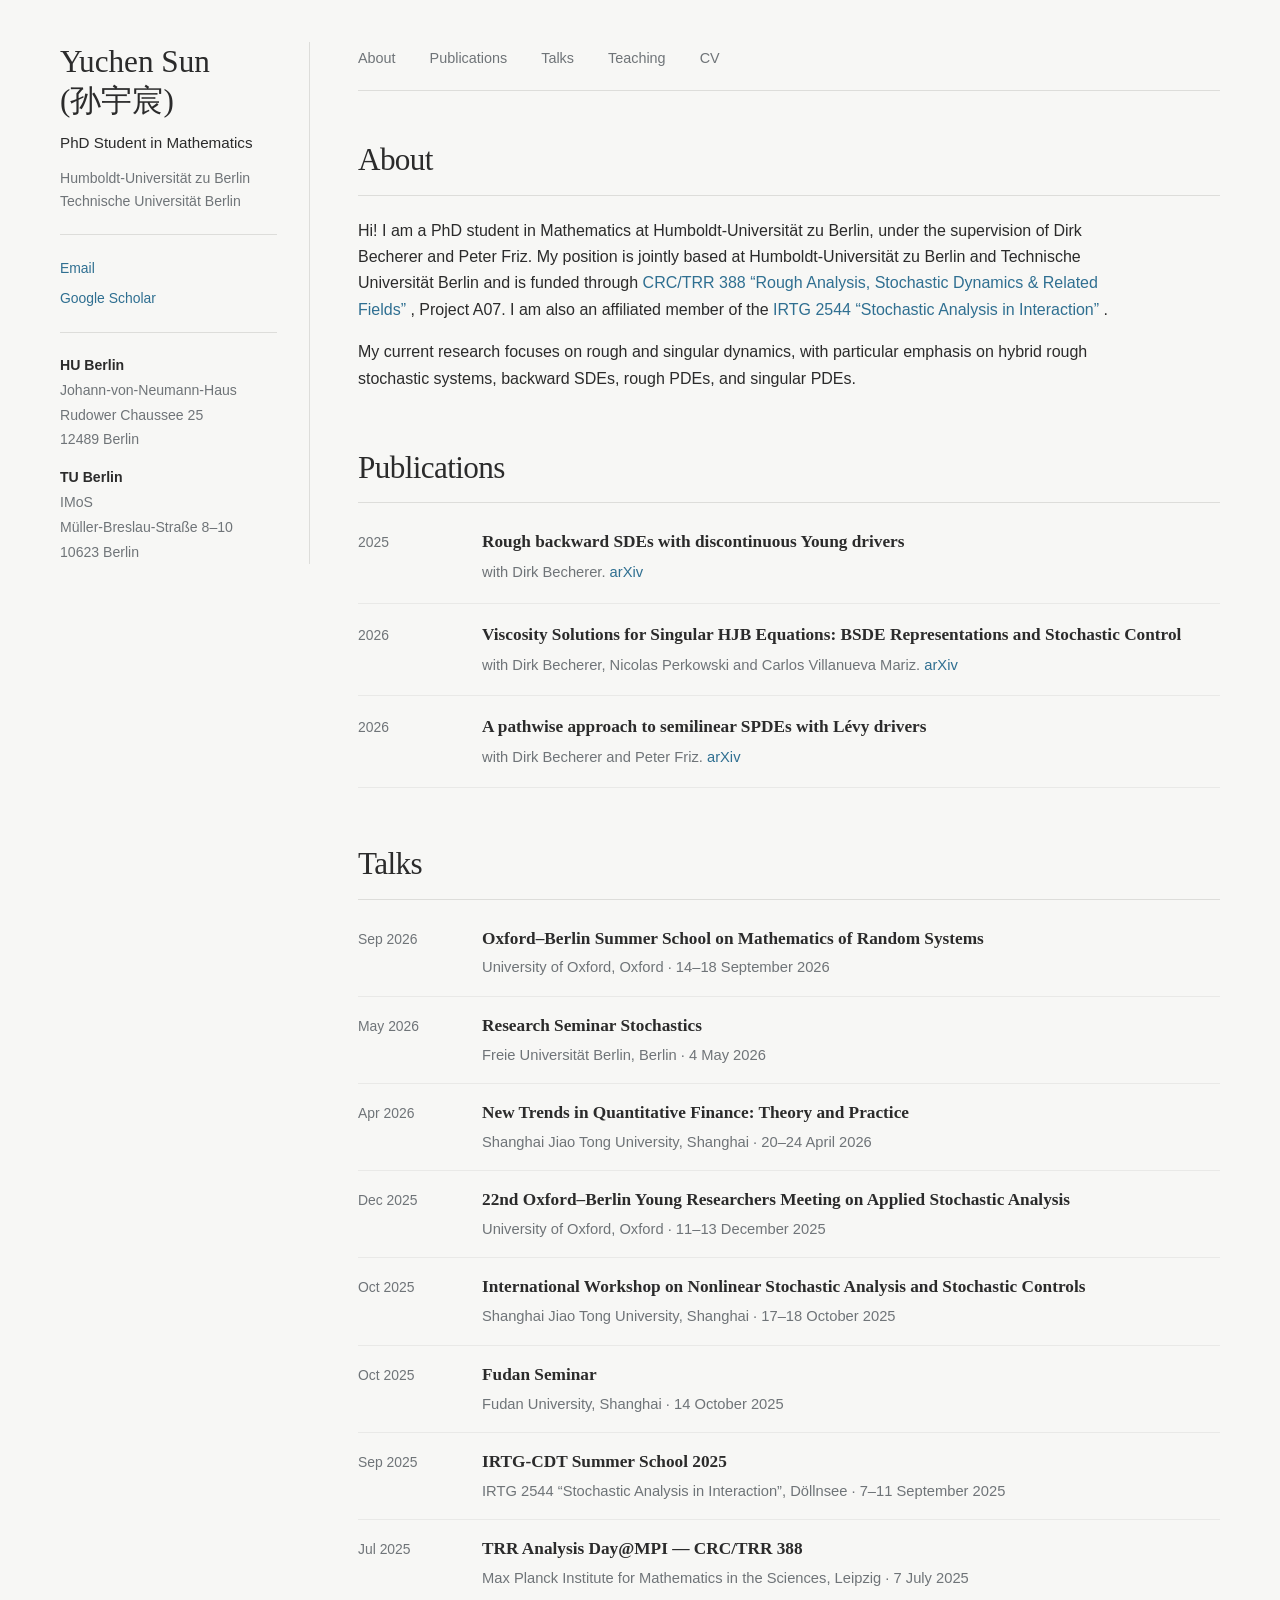
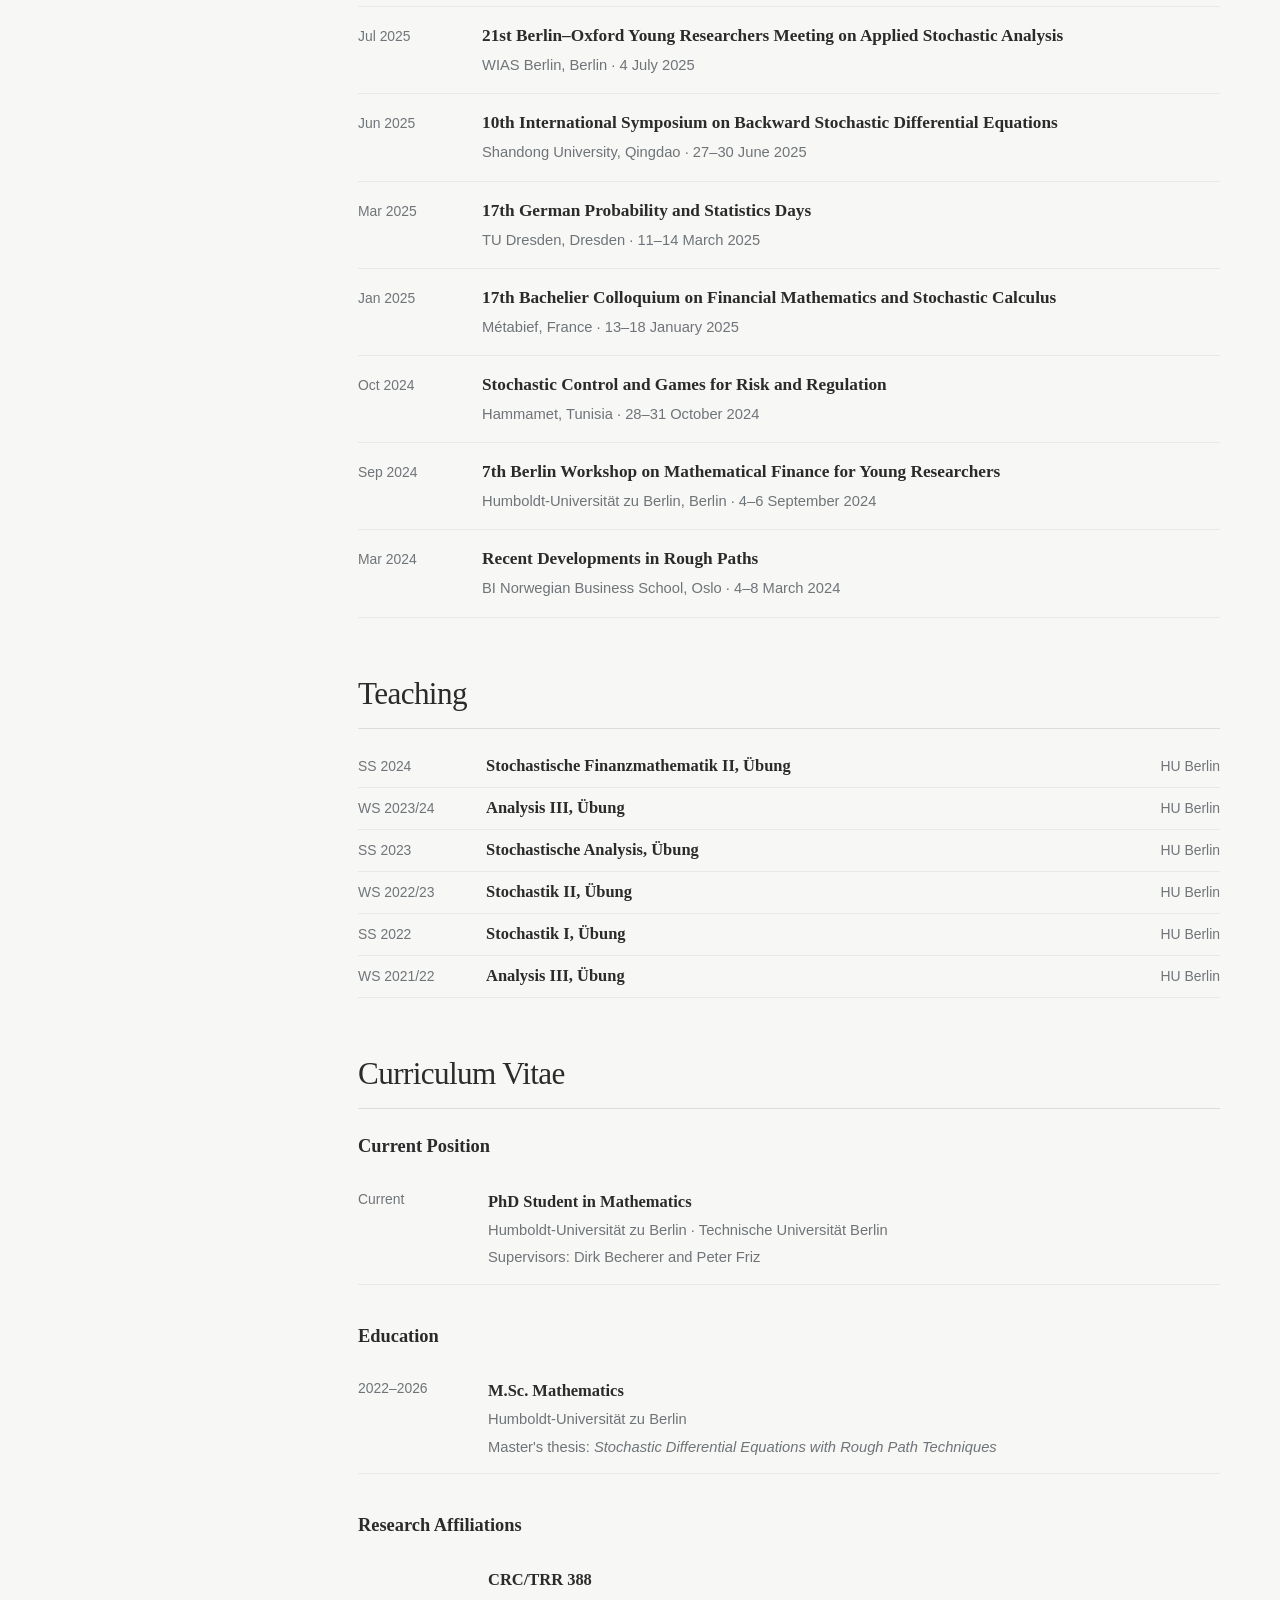
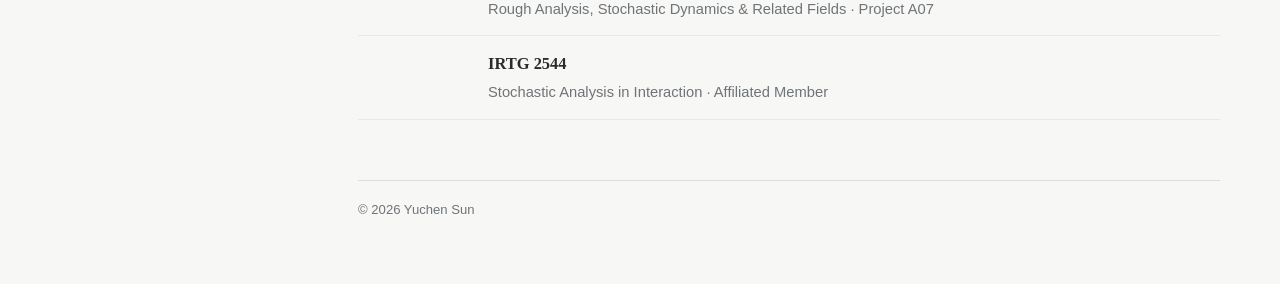
==== index.html @ 8dcbf763 "Update index.html" ====
<!DOCTYPE html>
<html lang="en">

<head>
  <meta charset="UTF-8">
  <meta name="viewport" content="width=device-width, initial-scale=1.0">

  <title>Yuchen Sun | Mathematics | HU Berlin</title>

  <meta
    name="description"
    content="Yuchen Sun is a PhD student in Mathematics at Humboldt-Universität zu Berlin, working on rough and singular stochastic dynamics, BSDEs and PDEs."
  >

  <meta
    name="google-site-verification"
    content="j_-nEJYMKet6Z6KLjqc0NUrdSVhHbWWAkaSXDHO5XEc"
  >

  <link rel="stylesheet" href="style.css">
</head>


<body>

  <div class="page-layout">


    <!-- =====================================================
         LEFT PROFILE
         ===================================================== -->

    <aside class="profile-card">

      <div class="profile-content">

        <h1>
          Yuchen Sun<br>
          (孙宇宸)
        </h1>

        <p class="position">
          PhD Student in Mathematics
        </p>

        <p class="affiliation">
          Humboldt-Universität zu Berlin<br>
          Technische Universität Berlin
        </p>


        <div class="divider"></div>


        <nav class="profile-links">

          <a href="mailto:yuchen.sun@hu-berlin.de">
            Email
          </a>

          <a
            href="https://scholar.google.com/citations?user=rS3UBxwAAAAJ&hl=de"
            target="_blank"
            rel="noopener noreferrer"
          >
            Google Scholar
          </a>

        </nav>


        <div class="divider"></div>


        <div class="address">

          <span><strong>HU Berlin</strong></span>
          <span>Johann-von-Neumann-Haus</span>
          <span>Rudower Chaussee 25</span>
          <span>12489 Berlin</span>

          <span class="address-gap"></span>

          <span><strong>TU Berlin</strong></span>
          <span>IMoS</span>
          <span>Müller-Breslau-Straße 8–10</span>
          <span>10623 Berlin</span>

        </div>

      </div>

    </aside>



    <!-- =====================================================
         RIGHT CONTENT
         ===================================================== -->

    <main class="content">


      <!-- NAVIGATION -->

      <nav class="content-nav">

        <a href="#about" class="active">
          About
        </a>

        <a href="#publications">
          Publications
        </a>

        <a href="#talks">
          Talks
        </a>

        <a href="#teaching">
          Teaching
        </a>

        <a href="#cv">
          CV
        </a>

      </nav>



      <!-- ===================================================
           ABOUT
           =================================================== -->

      <section id="about" class="page-section active">

        <h2>About</h2>

        <p>
          Hi! I am a PhD student in Mathematics at
          Humboldt-Universität zu Berlin,
          under the supervision of Dirk Becherer and Peter Friz.
          My position is jointly based at Humboldt-Universität zu Berlin and
          Technische Universität Berlin and is funded through
          <a
            href="https://sites.google.com/view/trr388/home/"
            target="_blank"
            rel="noopener noreferrer"
          >
            CRC/TRR 388 “Rough Analysis, Stochastic Dynamics &amp; Related Fields”
          </a>,
          Project A07.
          I am also an affiliated member of the
          <a
            href="https://www3.math.tu-berlin.de/stoch/IRTG/"
            target="_blank"
            rel="noopener noreferrer"
          >
            IRTG 2544 “Stochastic Analysis in Interaction”
          </a>.
        </p>

        <p>
          My current research focuses on rough and singular dynamics,
          with particular emphasis on hybrid rough stochastic systems,
          backward SDEs, rough PDEs,
          and singular PDEs.
        </p>

      </section>



      <!-- ===================================================
           PUBLICATIONS
           =================================================== -->

      <section id="publications" class="page-section">

        <h2>Publications</h2>


        <div class="publication">

          <div class="pub-year">
            2025
          </div>

          <div class="pub-body">

            <h3>
              Rough backward SDEs with discontinuous Young drivers
            </h3>

            <p class="pub-meta">
              with Dirk Becherer.
              <a
                href="https://arxiv.org/abs/2505.20437"
                target="_blank"
                rel="noopener noreferrer"
              >
                arXiv
              </a>
            </p>

          </div>

        </div>


        <div class="publication">

          <div class="pub-year">
            2026
          </div>

          <div class="pub-body">

            <h3>
              Viscosity Solutions for Singular HJB Equations:
              BSDE Representations and Stochastic Control
            </h3>

            <p class="pub-meta">
              with Dirk Becherer, Nicolas Perkowski and
              Carlos Villanueva Mariz.
              <a
                href="https://arxiv.org/abs/2609.13828"
                target="_blank"
                rel="noopener noreferrer"
              >
                arXiv
              </a>
            </p>

          </div>

        </div>


        <div class="publication">

          <div class="pub-year">
            2026
          </div>

          <div class="pub-body">

            <h3>
              A pathwise approach to semilinear SPDEs with Lévy drivers
            </h3>

            <p class="pub-meta">
              with Dirk Becherer and Peter Friz.
              <a
                href="https://arxiv.org/abs/2609.35176"
                target="_blank"
                rel="noopener noreferrer"
              >
                arXiv
              </a>
            </p>

          </div>

        </div>

      </section>



      <!-- ===================================================
           TALKS
           =================================================== -->

      <section id="talks" class="page-section">

        <h2>Talks</h2>


        <!-- 2026 -->

        <div class="talk">
          <div class="talk-date">Sep 2026</div>

          <div class="talk-body">
            <h3>
              Oxford–Berlin Summer School on Mathematics of Random Systems
            </h3>

            <p class="talk-place">
              University of Oxford, Oxford · 14–18 September 2026
            </p>
          </div>
        </div>


        <div class="talk">
          <div class="talk-date">May 2026</div>

          <div class="talk-body">
            <h3>
              Research Seminar Stochastics
            </h3>

            <p class="talk-place">
              Freie Universität Berlin, Berlin · 4 May 2026
            </p>
          </div>
        </div>


        <div class="talk">
          <div class="talk-date">Apr 2026</div>

          <div class="talk-body">
            <h3>
              New Trends in Quantitative Finance: Theory and Practice
            </h3>

            <p class="talk-place">
              Shanghai Jiao Tong University, Shanghai · 20–24 April 2026
            </p>
          </div>
        </div>



        <!-- 2025 -->

        <div class="talk">
          <div class="talk-date">Dec 2025</div>

          <div class="talk-body">
            <h3>
              22nd Oxford–Berlin Young Researchers Meeting on Applied
              Stochastic Analysis
            </h3>

            <p class="talk-place">
              University of Oxford, Oxford · 11–13 December 2025
            </p>
          </div>
        </div>


        <div class="talk">
          <div class="talk-date">Oct 2025</div>

          <div class="talk-body">
            <h3>
              International Workshop on Nonlinear Stochastic Analysis
              and Stochastic Controls
            </h3>

            <p class="talk-place">
              Shanghai Jiao Tong University, Shanghai ·
              17–18 October 2025
            </p>
          </div>
        </div>


        <div class="talk">
          <div class="talk-date">Oct 2025</div>

          <div class="talk-body">
            <h3>
              Fudan Seminar
            </h3>

            <p class="talk-place">
              Fudan University, Shanghai · 14 October 2025
            </p>
          </div>
        </div>


        <div class="talk">
          <div class="talk-date">Sep 2025</div>

          <div class="talk-body">
            <h3>
              IRTG-CDT Summer School 2025
            </h3>

            <p class="talk-place">
              IRTG 2544 “Stochastic Analysis in Interaction”,
              Döllnsee · 7–11 September 2025
            </p>
          </div>
        </div>


        <div class="talk">
          <div class="talk-date">Jul 2025</div>

          <div class="talk-body">
            <h3>
              TRR Analysis Day@MPI — CRC/TRR 388
            </h3>

            <p class="talk-place">
              Max Planck Institute for Mathematics in the Sciences,
              Leipzig · 7 July 2025
            </p>
          </div>
        </div>


        <div class="talk">
          <div class="talk-date">Jul 2025</div>

          <div class="talk-body">
            <h3>
              21st Berlin–Oxford Young Researchers Meeting on Applied
              Stochastic Analysis
            </h3>

            <p class="talk-place">
              WIAS Berlin, Berlin · 4 July 2025
            </p>
          </div>
        </div>


        <div class="talk">
          <div class="talk-date">Jun 2025</div>

          <div class="talk-body">
            <h3>
              10th International Symposium on Backward Stochastic
              Differential Equations
            </h3>

            <p class="talk-place">
              Shandong University, Qingdao · 27–30 June 2025
            </p>
          </div>
        </div>


        <div class="talk">
          <div class="talk-date">Mar 2025</div>

          <div class="talk-body">
            <h3>
              17th German Probability and Statistics Days
            </h3>

            <p class="talk-place">
              TU Dresden, Dresden · 11–14 March 2025
            </p>
          </div>
        </div>


        <div class="talk">
          <div class="talk-date">Jan 2025</div>

          <div class="talk-body">
            <h3>
              17th Bachelier Colloquium on Financial Mathematics
              and Stochastic Calculus
            </h3>

            <p class="talk-place">
              Métabief, France · 13–18 January 2025
            </p>
          </div>
        </div>



        <!-- 2024 -->

        <div class="talk">
          <div class="talk-date">Oct 2024</div>

          <div class="talk-body">
            <h3>
              Stochastic Control and Games for Risk and Regulation
            </h3>

            <p class="talk-place">
              Hammamet, Tunisia · 28–31 October 2024
            </p>
          </div>
        </div>


        <div class="talk">
          <div class="talk-date">Sep 2024</div>

          <div class="talk-body">
            <h3>
              7th Berlin Workshop on Mathematical Finance for
              Young Researchers
            </h3>

            <p class="talk-place">
              Humboldt-Universität zu Berlin, Berlin ·
              4–6 September 2024
            </p>
          </div>
        </div>


        <div class="talk">
          <div class="talk-date">Mar 2024</div>

          <div class="talk-body">
            <h3>
              Recent Developments in Rough Paths
            </h3>

            <p class="talk-place">
              BI Norwegian Business School, Oslo · 4–8 March 2024
            </p>
          </div>
        </div>

      </section>



      <!-- ===================================================
           TEACHING
           =================================================== -->

      <section id="teaching" class="page-section">

        <h2>Teaching</h2>


        <div class="teaching-item">
          <div class="teaching-term">SS 2024</div>
          <div class="teaching-course">
            Stochastische Finanzmathematik II, Übung
          </div>
          <div class="teaching-place">HU Berlin</div>
        </div>


        <div class="teaching-item">
          <div class="teaching-term">WS 2023/24</div>
          <div class="teaching-course">
            Analysis III, Übung
          </div>
          <div class="teaching-place">HU Berlin</div>
        </div>


        <div class="teaching-item">
          <div class="teaching-term">SS 2023</div>
          <div class="teaching-course">
            Stochastische Analysis, Übung
          </div>
          <div class="teaching-place">HU Berlin</div>
        </div>


        <div class="teaching-item">
          <div class="teaching-term">WS 2022/23</div>
          <div class="teaching-course">
            Stochastik II, Übung
          </div>
          <div class="teaching-place">HU Berlin</div>
        </div>


        <div class="teaching-item">
          <div class="teaching-term">SS 2022</div>
          <div class="teaching-course">
            Stochastik I, Übung
          </div>
          <div class="teaching-place">HU Berlin</div>
        </div>


        <div class="teaching-item">
          <div class="teaching-term">WS 2021/22</div>
          <div class="teaching-course">
            Analysis III, Übung
          </div>
          <div class="teaching-place">HU Berlin</div>
        </div>

      </section>



      <!-- ===================================================
           SHORT CV
           =================================================== -->

      <section id="cv" class="page-section">

        <h2>Curriculum Vitae</h2>


        <div class="cv-group">

          <h3>Current Position</h3>

          <div class="cv-item">

            <div class="cv-date">
              Current
            </div>

            <div class="cv-body">

              <strong>
                PhD Student in Mathematics
              </strong>

              <p>
                Humboldt-Universität zu Berlin ·
                Technische Universität Berlin
              </p>

              <p>
                Supervisors: Dirk Becherer and Peter Friz
              </p>

            </div>

          </div>

        </div>


        <div class="cv-group">

          <h3>Education</h3>

          <div class="cv-item">

            <div class="cv-date">
              2022–2026
            </div>

            <div class="cv-body">

              <strong>
                M.Sc. Mathematics
              </strong>

              <p>
                Humboldt-Universität zu Berlin
              </p>

              <p>
                Master's thesis:
                <em>
                  Stochastic Differential Equations with Rough Path Techniques
                </em>
              </p>

            </div>

          </div>

        </div>


        <div class="cv-group">

          <h3>Research Affiliations</h3>

          <div class="cv-item">

            <div class="cv-date"></div>

            <div class="cv-body">

              <strong>
                CRC/TRR 388
              </strong>

              <p>
                Rough Analysis, Stochastic Dynamics &amp; Related Fields ·
                Project A07
              </p>

            </div>

          </div>


          <div class="cv-item">

            <div class="cv-date"></div>

            <div class="cv-body">

              <strong>
                IRTG 2544
              </strong>

              <p>
                Stochastic Analysis in Interaction · Affiliated Member
              </p>

            </div>

          </div>

        </div>

      </section>



      <footer>
        © 2026 Yuchen Sun
      </footer>


    </main>

  </div>



  <!-- =======================================================
       TAB NAVIGATION
       ======================================================= -->

  <script>

    function showSection() {

      const validSections = [
        "about",
        "publications",
        "talks",
        "teaching",
        "cv"
      ];

      let requested =
        window.location.hash.replace("#", "");

      if (!validSections.includes(requested)) {
        requested = "about";
      }


      document
        .querySelectorAll(".page-section")
        .forEach(section => {

          section.classList.toggle(
            "active",
            section.id === requested
          );

        });


      document
        .querySelectorAll(".content-nav a")
        .forEach(link => {

          link.classList.toggle(
            "active",
            link.getAttribute("href") === "#" + requested
          );

        });

    }


    window.addEventListener(
      "DOMContentLoaded",
      showSection
    );


    window.addEventListener(
      "hashchange",
      showSection
    );

  </script>

</body>

</html>
---- style.css ----
:root {
  --background: #f7f7f5;
  --text: #2b2b2b;
  --muted: #6f7478;
  --accent: #2f6f91;
  --line: #ddddda;

  --page-width: 1160px;
}


/* =========================================================
   GLOBAL
   ========================================================= */

* {
  box-sizing: border-box;
}

html {
  scroll-behavior: smooth;
}

body {
  margin: 0;

  background: var(--background);
  color: var(--text);

  font-family:
    -apple-system,
    BlinkMacSystemFont,
    "Segoe UI",
    "Noto Sans",
    "Noto Sans SC",
    "PingFang SC",
    "Microsoft YaHei",
    sans-serif;

  line-height: 1.65;
}

a {
  color: var(--accent);
  text-decoration: none;
}

a:hover {
  text-decoration: underline;
}


/* =========================================================
   PAGE LAYOUT
   ========================================================= */

.page-layout {
  width: min(
    var(--page-width),
    calc(100% - 44px)
  );

  margin: 42px auto 64px;

  display: grid;

  grid-template-columns:
    250px minmax(0, 1fr);

  gap: 48px;

  align-items: start;
}


/* =========================================================
   LEFT PROFILE COLUMN
   ========================================================= */

.profile-card {
  position: sticky;
  top: 34px;

  background: transparent;

  padding-right: 32px;

  border-right: 1px solid var(--line);
}

.profile-content {
  padding: 0;

  text-align: left;
}

.profile-card h1 {
  margin: 0 0 10px;

  font-family:
    Georgia,
    "Times New Roman",
    "Noto Serif SC",
    "Songti SC",
    serif;

  font-size: 1.95rem;

  font-weight: 500;

  line-height: 1.25;
}

.position {
  margin: 0 0 12px;

  font-size: 0.95rem;

  color: var(--text);
}

.affiliation {
  margin: 0;

  color: var(--muted);

  font-size: 0.88rem;

  line-height: 1.6;
}

.divider {
  width: 100%;
  height: 1px;

  margin: 22px 0;

  background: var(--line);
}


.address {
  display: flex;
  flex-direction: column;

  gap: 3px;

  color: var(--muted);

  font-size: 0.88rem;

  line-height: 1.55;
}

.address strong {
  color: var(--text);

  font-weight: 600;
}

.address-gap {
  height: 10px;
}


/* =========================================================
   PROFILE LINKS
   ========================================================= */

.profile-links {
  display: flex;

  flex-direction: column;

  align-items: flex-start;

  gap: 7px;
}

.profile-links a {
  color: var(--accent);

  font-size: 0.87rem;

  text-decoration: none;
}

.profile-links a:hover {
  text-decoration: underline;
}


/* =========================================================
   RIGHT CONTENT
   ========================================================= */

.content {
  min-width: 0;
}


/* =========================================================
   RIGHT-SIDE NAVIGATION
   ========================================================= */

.content-nav {
  display: flex;

  flex-wrap: wrap;

  gap: 14px 34px;

  padding: 6px 0 22px;

  margin-bottom: 42px;

  border-bottom: 1px solid var(--line);
}

.content-nav a {
  color: var(--muted);

  text-decoration: none;

  font-size: 0.9rem;

  line-height: 1.4;

  transition: color 0.15s ease;
}

.content-nav a:hover {
  color: var(--text);

  text-decoration: none;
}


/* =========================================================
   GENERAL SECTIONS
   ========================================================= */

section {
  margin-bottom: 50px;
}

section h2 {
  margin: 0 0 22px;

  padding-bottom: 9px;

  border-bottom: 1px solid var(--line);

  font-family:
    Georgia,
    "Times New Roman",
    "Noto Serif SC",
    "Songti SC",
    serif;

  font-size: 1.95rem;

  font-weight: 400;

  letter-spacing: -0.02em;
}

section p {
  margin: 0 0 16px;
}

#about {
  padding-top: 1px;
}

#about p {
  max-width: 780px;
}


/* =========================================================
   PUBLICATIONS
   ========================================================= */

.publication {
  display: grid;
  grid-template-columns: 100px 1fr;
  gap: 24px;
  padding: 18px 0;
  border-bottom: 1px solid rgba(0, 0, 0, 0.06);
}

.publication:first-of-type {
  padding-top: 4px;
}

.pub-year {
  color: var(--muted);
  font-size: 0.87rem;
  padding-top: 2px;
}

.pub-body h3 {
  margin: 0 0 5px;

  font-family:
    Georgia,
    "Times New Roman",
    "Noto Serif SC",
    "Songti SC",
    serif;

  font-size: 1.08rem;
  font-weight: 600;
  line-height: 1.5;
}

.pub-meta {
  margin: 5px 0 0;
  color: var(--muted);
  font-size: 0.92rem;
}

.pub-meta a {
  color: var(--accent);
  text-decoration: none;
}

.pub-meta a:hover {
  text-decoration: underline;
}

/* =========================================================
   TALKS
   ========================================================= */

.talk {
  display: grid;

  grid-template-columns:
    100px 1fr;

  gap: 24px;

  padding: 16px 0;

  border-bottom:
    1px solid rgba(0, 0, 0, 0.06);
}

.talk:first-of-type {
  padding-top: 4px;
}

.talk-date {
  color: var(--muted);

  font-size: 0.87rem;

  padding-top: 2px;
}

.talk-body h3 {
  margin: 0 0 4px;

  font-family:
    Georgia,
    "Times New Roman",
    "Noto Serif SC",
    "Songti SC",
    serif;

  font-size: 1.08rem;

  font-weight: 600;

  line-height: 1.5;
}

.talk-place {
  margin: 0;

  color: var(--muted);

  font-size: 0.92rem;
}


/* =========================================================
   TEACHING
   ========================================================= */

.teaching-item {
  display: grid;

  grid-template-columns:
    110px 1fr 90px;

  gap: 18px;

  align-items: center;

  padding: 9px 0;

  border-bottom:
    1px solid rgba(0, 0, 0, 0.06);
}

.teaching-item:first-of-type {
  padding-top: 4px;
}

.teaching-term {
  color: var(--muted);

  font-size: 0.87rem;

  white-space: nowrap;
}

.teaching-course {
  font-family:
    Georgia,
    "Times New Roman",
    "Noto Serif SC",
    "Songti SC",
    serif;

  font-size: 1.03rem;

  font-weight: 600;

  line-height: 1.35;
}

.teaching-place {
  color: var(--muted);

  font-size: 0.87rem;

  text-align: right;

  white-space: nowrap;
}

/* =========================================================
   SHORT CV
   ========================================================= */

.cv-group {
  margin-bottom: 36px;
}

.cv-group > h3 {
  margin: 0 0 12px;

  font-family:
    Georgia,
    "Times New Roman",
    "Noto Serif SC",
    "Songti SC",
    serif;

  font-size: 1.15rem;
  font-weight: 600;
}

.cv-item {
  display: grid;

  grid-template-columns:
    110px 1fr;

  gap: 20px;

  padding: 14px 0;

  border-bottom: 1px solid rgba(0, 0, 0, 0.06);
}

.cv-date {
  color: var(--muted);

  font-size: 0.87rem;
}

.cv-body strong {
  font-family:
    Georgia,
    "Times New Roman",
    "Noto Serif SC",
    "Songti SC",
    serif;

  font-size: 1.03rem;
}

.cv-body p {
  margin: 3px 0 0;

  color: var(--muted);

  font-size: 0.92rem;
}
/* =========================================================
   CONTACT
   ========================================================= */

#contact p {
  margin-bottom: 0;
}


/* =========================================================
   FOOTER
   ========================================================= */

footer {
  margin-top: 60px;

  padding-top: 18px;

  border-top: 1px solid var(--line);

  color: var(--muted);

  font-size: 0.82rem;
}


/* =========================================================
   TABLET
   ========================================================= */

@media (max-width: 860px) {

  .page-layout {
    grid-template-columns:
      220px minmax(0, 1fr);

    gap: 32px;
  }

  .profile-card {
    padding-right: 24px;
  }

  .profile-card h1 {
    font-size: 1.7rem;
  }

  .content-nav {
    gap: 12px 24px;
  }

  .publication,
  .talk {
    grid-template-columns:
      85px 1fr;

    gap: 18px;
  }

  .teaching-item {
    grid-template-columns:
      100px 1fr 75px;

    gap: 14px;
  }

  .teaching-course {
    font-size: 0.98rem;
  }

  /* SHORT CV — TABLET */

.cv-group {
  margin-bottom: 30px;
}

.cv-item {
  grid-template-columns:
    90px 1fr;

  gap: 16px;
}

.cv-date {
  font-size: 0.84rem;
}

.cv-body strong {
  font-size: 1rem;
}

.cv-body p {
  font-size: 0.9rem;
}

}


/* =========================================================
   MOBILE
   ========================================================= */

@media (max-width: 680px) {

  /* PAGE */

  .page-layout {
    width: calc(100% - 28px);

    margin-top: 24px;

    grid-template-columns: 1fr;

    gap: 30px;
  }


  /* PROFILE */

  .profile-card {
    position: static;

    padding-right: 0;
    padding-bottom: 28px;

    border-right: none;
    border-bottom: 1px solid var(--line);
  }

  .profile-card h1 {
    font-size: 1.85rem;
  }

  .profile-links {
    flex-direction: row;

    flex-wrap: wrap;

    gap: 10px 18px;
  }


  /* NAVIGATION */

  .content-nav {
    justify-content: flex-start;

    gap: 10px 16px;

    margin-bottom: 30px;

    padding-bottom: 15px;
  }

  .content-nav a {
    font-size: 0.84rem;
  }


  /* SECTIONS */

  section {
    margin-bottom: 40px;
  }

  section h2 {
    font-size: 1.75rem;
  }


  /* PUBLICATIONS */

  .publication {
    grid-template-columns: 1fr;

    gap: 5px;
  }

  .pub-year {
    margin-bottom: 2px;
  }


  /* TALKS */

  .talk {
    grid-template-columns: 1fr;

    gap: 4px;
  }

  .talk-date {
    margin-bottom: 2px;
  }

  .cv-item {
  grid-template-columns: 1fr;
  gap: 4px;
}

  /* TEACHING */

  .teaching-item {
    grid-template-columns:
      88px 1fr;

    gap: 3px 12px;

    padding: 11px 0;
  }

  .teaching-term {
    grid-column: 1;
    grid-row: 1;

    font-size: 0.82rem;
  }

  .teaching-course {
    grid-column: 2;
    grid-row: 1;

    font-size: 0.98rem;
  }

  .teaching-place {
    grid-column: 2;
    grid-row: 2;

    text-align: left;

    font-size: 0.82rem;
  }

}
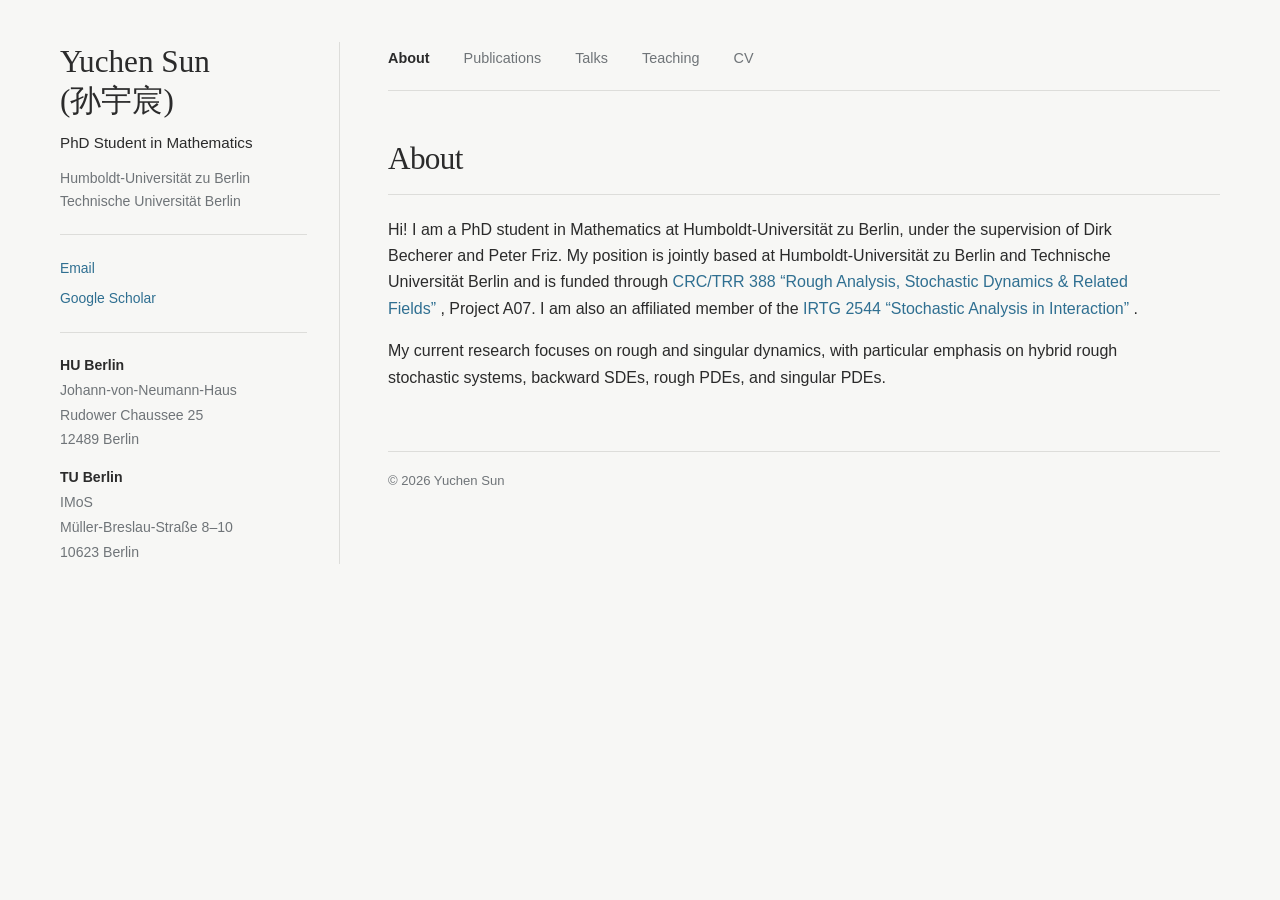
==== commit d833c8af: "Revise education details in index.html Updated education dates and thesis title in CV section." ====
--- a/index.html
+++ b/index.html
@@ -639,7 +639,7 @@
           <div class="cv-item">
 
             <div class="cv-date">
-              2022–2026
+              2018 -- 2021
             </div>
 
             <div class="cv-body">
@@ -655,11 +655,29 @@
               <p>
                 Master's thesis:
                 <em>
-                  Stochastic Differential Equations with Rough Path Techniques
+                  A rough path view on neural differential equations
                 </em>
               </p>
 
             </div>
+
+            <div class="cv-date">
+              2015 -- 2018
+            </div>
+
+            <div class="cv-body">
+
+              <strong>
+                B.Sc. Mathematics
+              </strong>
+
+              <p>
+                Humboldt-Universität zu Berlin
+              </p>
+
+
+            </div>
+
 
           </div>
 
--- a/style.css
+++ b/style.css
@@ -65,7 +65,7 @@
   display: grid;
 
   grid-template-columns:
-    250px minmax(0, 1fr);
+    280px minmax(0, 1fr);
 
   gap: 48px;
 
@@ -74,14 +74,12 @@
 
 
 /* =========================================================
-   LEFT PROFILE COLUMN
+   LEFT PROFILE
    ========================================================= */
 
 .profile-card {
   position: sticky;
   top: 34px;
-
-  background: transparent;
 
   padding-right: 32px;
 
@@ -114,9 +112,9 @@
 .position {
   margin: 0 0 12px;
 
+  color: var(--text);
+
   font-size: 0.95rem;
-
-  color: var(--text);
 }
 
 .affiliation {
@@ -139,8 +137,40 @@
 }
 
 
+/* =========================================================
+   PROFILE LINKS
+   ========================================================= */
+
+.profile-links {
+  display: flex;
+
+  flex-direction: column;
+
+  align-items: flex-start;
+
+  gap: 7px;
+}
+
+.profile-links a {
+  color: var(--accent);
+
+  font-size: 0.87rem;
+
+  text-decoration: none;
+}
+
+.profile-links a:hover {
+  text-decoration: underline;
+}
+
+
+/* =========================================================
+   ADDRESSES
+   ========================================================= */
+
 .address {
   display: flex;
+
   flex-direction: column;
 
   gap: 3px;
@@ -164,33 +194,6 @@
 
 
 /* =========================================================
-   PROFILE LINKS
-   ========================================================= */
-
-.profile-links {
-  display: flex;
-
-  flex-direction: column;
-
-  align-items: flex-start;
-
-  gap: 7px;
-}
-
-.profile-links a {
-  color: var(--accent);
-
-  font-size: 0.87rem;
-
-  text-decoration: none;
-}
-
-.profile-links a:hover {
-  text-decoration: underline;
-}
-
-
-/* =========================================================
    RIGHT CONTENT
    ========================================================= */
 
@@ -200,7 +203,7 @@
 
 
 /* =========================================================
-   RIGHT-SIDE NAVIGATION
+   NAVIGATION
    ========================================================= */
 
 .content-nav {
@@ -233,6 +236,25 @@
   color: var(--text);
 
   text-decoration: none;
+}
+
+.content-nav a.active {
+  color: var(--text);
+
+  font-weight: 600;
+}
+
+
+/* =========================================================
+   TAB SECTIONS
+   ========================================================= */
+
+.page-section {
+  display: none;
+}
+
+.page-section.active {
+  display: block;
 }
 
 
@@ -269,10 +291,6 @@
   margin: 0 0 16px;
 }
 
-#about {
-  padding-top: 1px;
-}
-
 #about p {
   max-width: 780px;
 }
@@ -284,10 +302,16 @@
 
 .publication {
   display: grid;
-  grid-template-columns: 100px 1fr;
+
+  grid-template-columns:
+    100px 1fr;
+
   gap: 24px;
+
   padding: 18px 0;
-  border-bottom: 1px solid rgba(0, 0, 0, 0.06);
+
+  border-bottom:
+    1px solid rgba(0, 0, 0, 0.06);
 }
 
 .publication:first-of-type {
@@ -296,7 +320,9 @@
 
 .pub-year {
   color: var(--muted);
+
   font-size: 0.87rem;
+
   padding-top: 2px;
 }
 
@@ -311,24 +337,30 @@
     serif;
 
   font-size: 1.08rem;
+
   font-weight: 600;
+
   line-height: 1.5;
 }
 
 .pub-meta {
   margin: 5px 0 0;
-  color: var(--muted);
+
+  color: var(--muted);
+
   font-size: 0.92rem;
 }
 
 .pub-meta a {
   color: var(--accent);
+
   text-decoration: none;
 }
 
 .pub-meta a:hover {
   text-decoration: underline;
 }
+
 
 /* =========================================================
    TALKS
@@ -443,6 +475,7 @@
   white-space: nowrap;
 }
 
+
 /* =========================================================
    SHORT CV
    ========================================================= */
@@ -462,6 +495,7 @@
     serif;
 
   font-size: 1.15rem;
+
   font-weight: 600;
 }
 
@@ -475,7 +509,8 @@
 
   padding: 14px 0;
 
-  border-bottom: 1px solid rgba(0, 0, 0, 0.06);
+  border-bottom:
+    1px solid rgba(0, 0, 0, 0.06);
 }
 
 .cv-date {
@@ -502,13 +537,6 @@
 
   font-size: 0.92rem;
 }
-/* =========================================================
-   CONTACT
-   ========================================================= */
-
-#contact p {
-  margin-bottom: 0;
-}
 
 
 /* =========================================================
@@ -572,30 +600,28 @@
     font-size: 0.98rem;
   }
 
-  /* SHORT CV — TABLET */
-
-.cv-group {
-  margin-bottom: 30px;
-}
-
-.cv-item {
-  grid-template-columns:
-    90px 1fr;
-
-  gap: 16px;
-}
-
-.cv-date {
-  font-size: 0.84rem;
-}
-
-.cv-body strong {
-  font-size: 1rem;
-}
-
-.cv-body p {
-  font-size: 0.9rem;
-}
+  .cv-group {
+    margin-bottom: 30px;
+  }
+
+  .cv-item {
+    grid-template-columns:
+      90px 1fr;
+
+    gap: 16px;
+  }
+
+  .cv-date {
+    font-size: 0.84rem;
+  }
+
+  .cv-body strong {
+    font-size: 1rem;
+  }
+
+  .cv-body p {
+    font-size: 0.9rem;
+  }
 
 }
 
@@ -697,10 +723,6 @@
     margin-bottom: 2px;
   }
 
-  .cv-item {
-  grid-template-columns: 1fr;
-  gap: 4px;
-}
 
   /* TEACHING */
 
@@ -736,4 +758,13 @@
     font-size: 0.82rem;
   }
 
-}
+
+  /* CV */
+
+  .cv-item {
+    grid-template-columns: 1fr;
+
+    gap: 4px;
+  }
+
+}
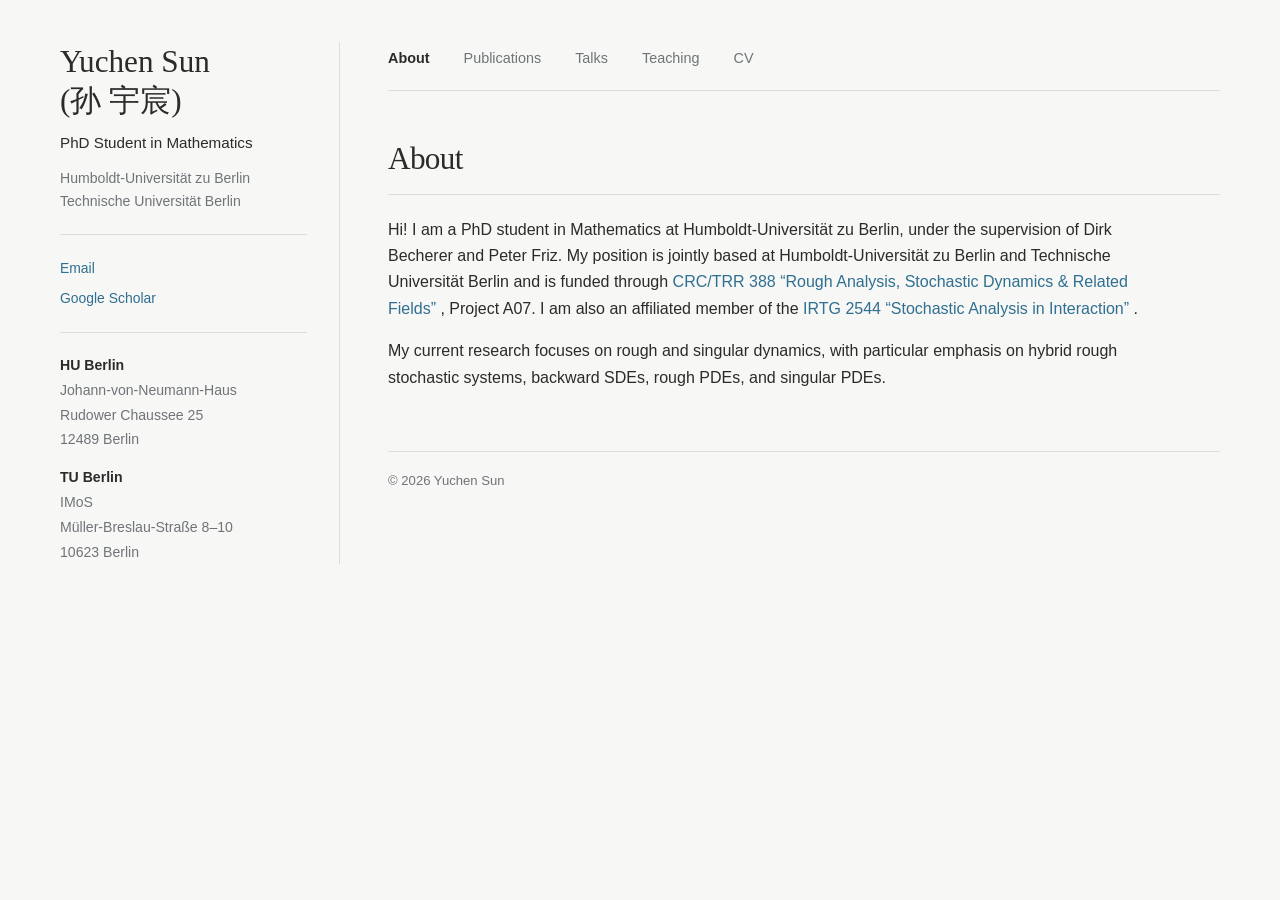
==== commit f16e0075: "Update index.html" ====
--- a/index.html
+++ b/index.html
@@ -36,7 +36,7 @@
 
         <h1>
           Yuchen Sun<br>
-          (孙宇宸)
+          (孙 宇宸)
         </h1>
 
         <p class="position">
@@ -613,7 +613,7 @@
             <div class="cv-body">
 
               <strong>
-                PhD Student in Mathematics
+                Wissenschaftlicher Mitarbeiter
               </strong>
 
               <p>
